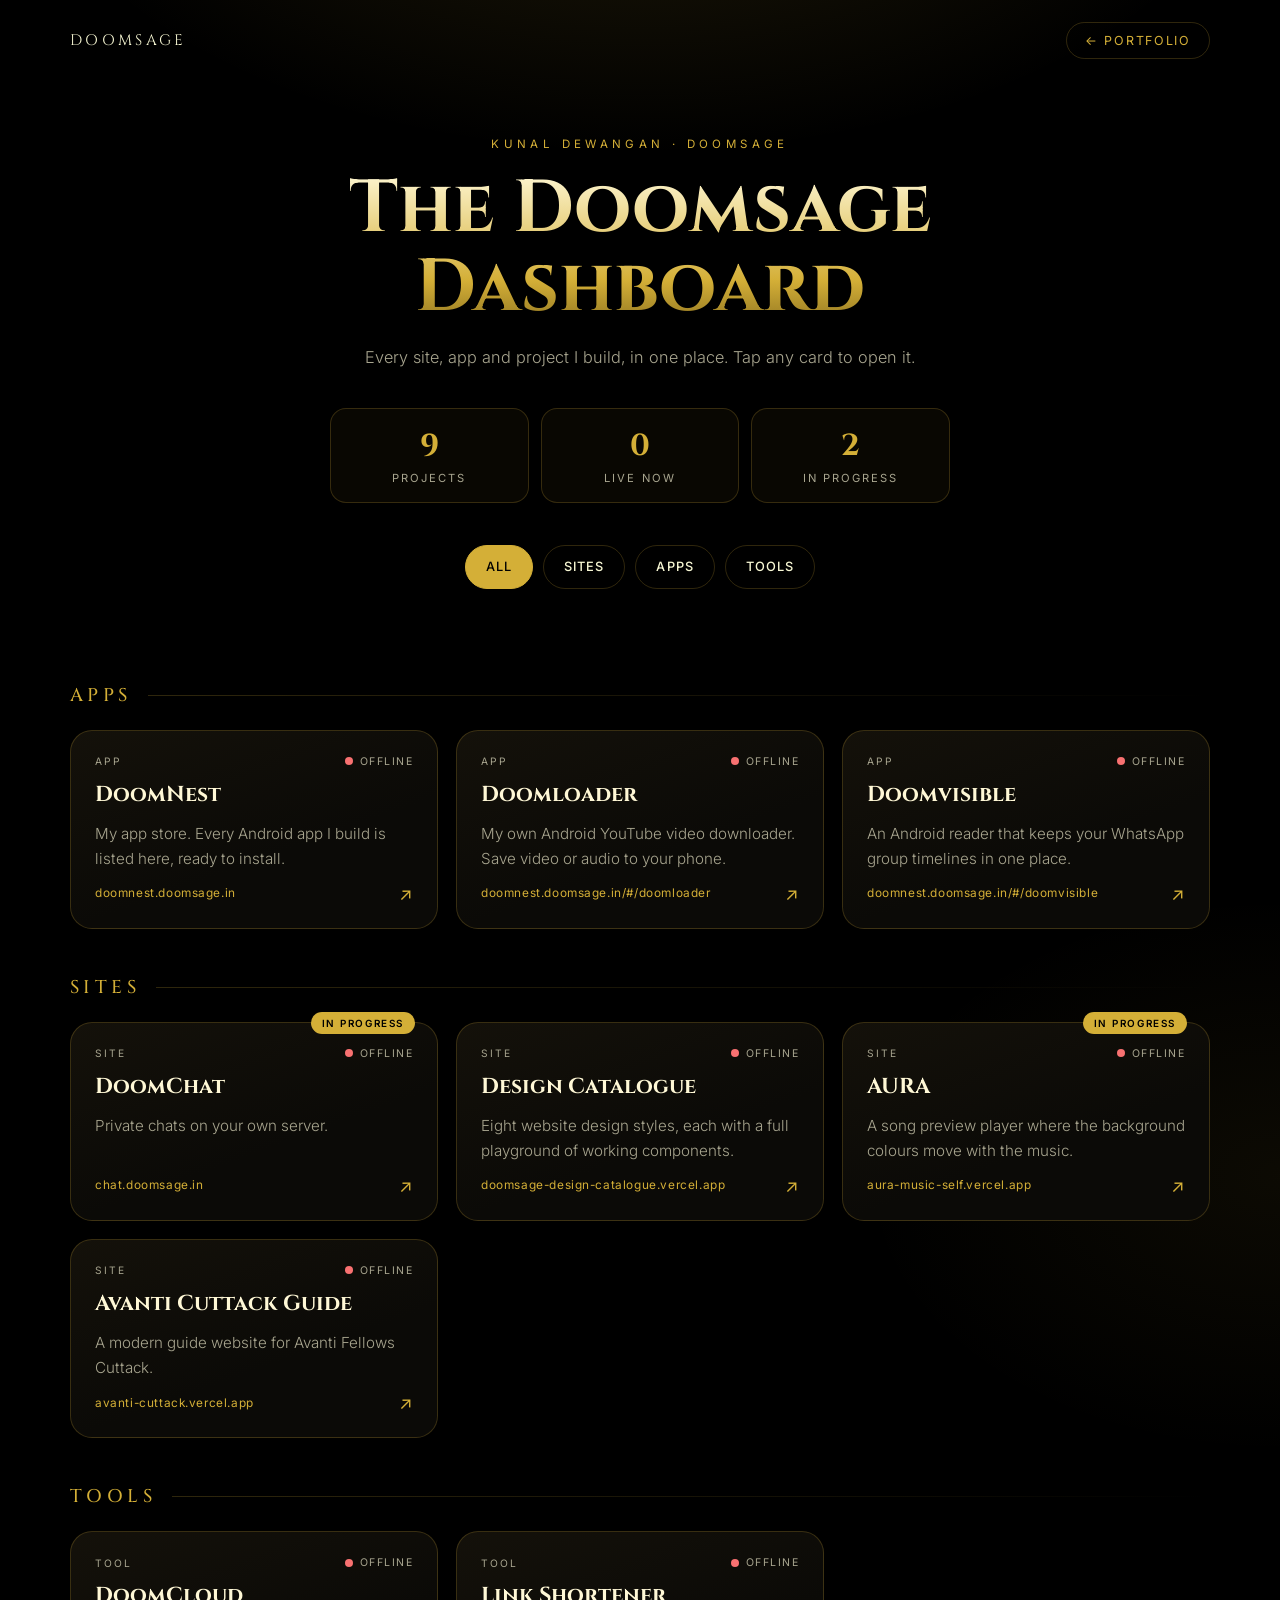
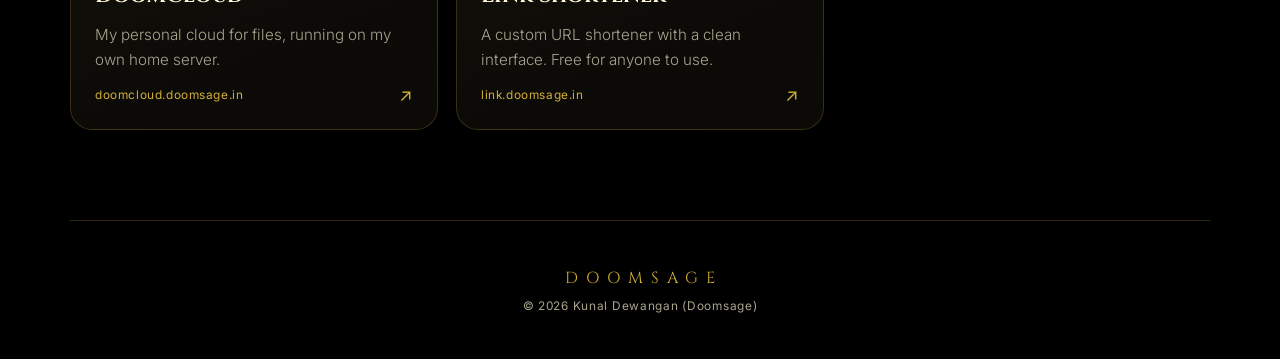
==== dashboard.html @ 6462c0a7 "Add Doomsage dashboard page (preview)" ====
<!DOCTYPE html>
<html lang="en">
<head>
<meta charset="UTF-8">
<meta name="viewport" content="width=device-width, initial-scale=1.0, viewport-fit=cover">
<meta name="theme-color" content="#000000">
<title>Doomsage Dashboard | Everything Kunal Builds</title>
<meta name="description" content="Every site, app and project by Kunal Dewangan (Doomsage), in one place.">
<link rel="canonical" href="https://doomsage.in/dashboard.html">
<link rel="icon" type="image/png" href="/favicon.png">
<link href="https://fonts.googleapis.com/css2?family=Cinzel:wght@500;700&family=Inter:wght@300;400;500;600&display=swap" rel="stylesheet">
<style>
:root{--bg:#000;--panel:#0b0a07;--line:rgba(212,175,55,.22);--gold:#D4AF37;--cream:#F8F8D4;--muted:#a8a58f}
*{box-sizing:border-box;margin:0;padding:0}
html{scroll-behavior:smooth}
body{background:var(--bg);color:var(--cream);font-family:'Inter',system-ui,sans-serif;min-height:100vh;overflow-x:hidden;
background-image:radial-gradient(900px 500px at 50% -10%,rgba(212,175,55,.16),transparent 70%),radial-gradient(600px 400px at 100% 60%,rgba(212,175,55,.06),transparent 70%)}
a{color:inherit;text-decoration:none}
.wrap{max-width:1180px;margin:0 auto;padding:0 20px}
.top{display:flex;align-items:center;justify-content:space-between;padding:22px 0}
.brand{display:flex;align-items:center;gap:12px;font-family:'Cinzel',serif;letter-spacing:.22em;font-size:.95rem;color:var(--cream)}
.brand img{width:38px;height:38px;object-fit:contain}
.back{font-size:.78rem;letter-spacing:.14em;border:1px solid var(--line);border-radius:999px;padding:10px 18px;color:var(--gold);transition:.25s}
.back:hover{background:rgba(212,175,55,.12)}
.hero{text-align:center;padding:56px 0 40px}
.eyebrow{font-size:.72rem;letter-spacing:.38em;color:var(--gold)}
h1{font-family:'Cinzel',serif;font-weight:700;font-size:clamp(2.1rem,8vw,4.6rem);line-height:1.08;margin:18px 0 16px;
background:linear-gradient(180deg,#fff8d6,#D4AF37 70%,#8f7420);-webkit-background-clip:text;background-clip:text;color:transparent}
.sub{max-width:560px;margin:0 auto;color:var(--muted);line-height:1.7;font-weight:300;font-size:1.02rem}
.stats{display:grid;grid-template-columns:repeat(3,1fr);gap:12px;max-width:620px;margin:36px auto 0}
.stat{border:1px solid var(--line);border-radius:16px;padding:16px 8px;background:rgba(212,175,55,.04)}
.stat b{display:block;font-family:'Cinzel',serif;font-size:1.9rem;color:var(--gold)}
.stat span{font-size:.7rem;letter-spacing:.18em;color:var(--muted)}
.chips{display:flex;gap:10px;flex-wrap:wrap;justify-content:center;margin:42px 0 8px}
.chip{background:none;border:1px solid var(--line);color:var(--cream);border-radius:999px;padding:11px 20px;font:500 .8rem 'Inter';letter-spacing:.08em;cursor:pointer;transition:.25s;min-height:44px}
.chip.on,.chip:hover{background:var(--gold);color:#000;border-color:var(--gold)}
.sec{margin-top:46px}
.sec h2{font-family:'Cinzel',serif;font-size:1.15rem;letter-spacing:.24em;color:var(--gold);font-weight:500;display:flex;align-items:center;gap:16px}
.sec h2::after{content:"";flex:1;height:1px;background:linear-gradient(90deg,var(--line),transparent)}
.grid{display:grid;grid-template-columns:repeat(auto-fill,minmax(290px,1fr));gap:18px;margin-top:22px}
.card{position:relative;display:flex;flex-direction:column;gap:12px;padding:24px;border-radius:22px;background:linear-gradient(160deg,#14110a,var(--panel) 60%);border:1px solid var(--line);transition:transform .3s,border-color .3s,box-shadow .3s;min-height:190px}
.card:hover{transform:translateY(-5px);border-color:var(--gold);box-shadow:0 18px 50px rgba(212,175,55,.14)}
.card .row{display:flex;justify-content:space-between;align-items:center;gap:10px}
.tag{font-size:.64rem;letter-spacing:.2em;color:var(--muted)}
.state{display:inline-flex;align-items:center;gap:7px;font-size:.66rem;letter-spacing:.14em;color:var(--muted)}
.dot{width:8px;height:8px;border-radius:50%;background:#555}
.state.up .dot{background:#4ade80;box-shadow:0 0 10px #4ade80}
.state.down .dot{background:#f87171}
.card h3{font-family:'Cinzel',serif;font-size:1.35rem;font-weight:700;color:#fff8d6}
.card p{color:var(--muted);font-weight:300;line-height:1.65;font-size:.95rem;flex:1}
.url{font-size:.74rem;color:var(--gold);letter-spacing:.05em;word-break:break-all;display:flex;justify-content:space-between;align-items:center;gap:10px}
.url i{font-style:normal;font-size:1.1rem;transition:transform .25s}
.card:hover .url i{transform:translate(3px,-3px)}
.badge{position:absolute;top:0;right:22px;transform:translateY(-50%);background:var(--gold);color:#000;font-size:.62rem;font-weight:600;letter-spacing:.16em;padding:5px 11px;border-radius:999px}
.hide{display:none}
footer{margin-top:90px;border-top:1px solid var(--line);padding:34px 0 46px;text-align:center}
footer img{width:46px;height:46px;object-fit:contain;opacity:.95}
footer .big{font-family:'Cinzel',serif;letter-spacing:.5em;color:var(--gold);font-size:1rem;margin-top:12px;padding-left:.5em}
footer p{color:var(--muted);font-size:.74rem;margin-top:10px;letter-spacing:.06em}
@media(max-width:520px){.wrap{padding:0 16px}.hero{padding-top:34px}.brand span{display:none}.stat b{font-size:1.5rem}.card{padding:22px}}
@media(prefers-reduced-motion:reduce){*{transition:none!important;scroll-behavior:auto!important}}
</style>
</head>
<body>
<div class="wrap">
  <header class="top">
    <a class="brand" href="/"><img src="https://doomnest.doomsage.in/assets/3-logo.png" alt="Doomsage logo" onerror="this.style.display='none'"><span>DOOMSAGE</span></a>
    <a class="back" href="/">&larr; PORTFOLIO</a>
  </header>

  <section class="hero">
    <p class="eyebrow">KUNAL DEWANGAN &middot; DOOMSAGE</p>
    <h1>The Doomsage<br>Dashboard</h1>
    <p class="sub">Every site, app and project I build, in one place. Tap any card to open it.</p>
    <div class="stats">
      <div class="stat"><b id="n-all">0</b><span>PROJECTS</span></div>
      <div class="stat"><b id="n-live">0</b><span>LIVE NOW</span></div>
      <div class="stat"><b id="n-wip">0</b><span>IN PROGRESS</span></div>
    </div>
    <div class="chips" id="chips">
      <button class="chip on" data-f="all">ALL</button>
      <button class="chip" data-f="Sites">SITES</button>
      <button class="chip" data-f="Apps">APPS</button>
      <button class="chip" data-f="Tools">TOOLS</button>
    </div>
  </section>

  <main id="main"></main>

  <footer>
    <img src="https://doomnest.doomsage.in/assets/3-logo.png" alt="" onerror="this.style.display='none'">
    <div class="big">DOOMSAGE</div>
    <p>&copy; 2026 Kunal Dewangan (Doomsage)</p>
  </footer>
</div>

<script>
var P=[
{n:"DoomNest",c:"Apps",u:"https://doomnest.doomsage.in/",d:"My app store. Every Android app I build is listed here, ready to install.",s:"live"},
{n:"Doomloader",c:"Apps",u:"https://doomnest.doomsage.in/#/doomloader",d:"My own Android YouTube video downloader. Save video or audio to your phone.",s:"live"},
{n:"Doomvisible",c:"Apps",u:"https://doomnest.doomsage.in/#/doomvisible",d:"An Android reader that keeps your WhatsApp group timelines in one place.",s:"live"},
{n:"DoomChat",c:"Sites",u:"https://chat.doomsage.in/",d:"Private chats on your own server.",s:"wip"},
{n:"DoomCloud",c:"Tools",u:"https://doomcloud.doomsage.in/",d:"My personal cloud for files, running on my own home server.",s:"live"},
{n:"Link Shortener",c:"Tools",u:"https://link.doomsage.in/",d:"A custom URL shortener with a clean interface. Free for anyone to use.",s:"live"},
{n:"Design Catalogue",c:"Sites",u:"https://doomsage-design-catalogue.vercel.app/",d:"Eight website design styles, each with a full playground of working components.",s:"live"},
{n:"AURA",c:"Sites",u:"https://aura-music-self.vercel.app/",d:"A song preview player where the background colours move with the music.",s:"wip"},
{n:"Avanti Cuttack Guide",c:"Sites",u:"https://avanti-cuttack.vercel.app/",d:"A modern guide website for Avanti Fellows Cuttack.",s:"live"}
];
var CATS=["Apps","Sites","Tools"],LBL={Apps:"APPS",Sites:"SITES",Tools:"TOOLS"};
var main=document.getElementById("main");
function esc(t){return String(t).replace(/[&<>"]/g,function(c){return{"&":"&amp;","<":"&lt;",">":"&gt;",'"':"&quot;"}[c]})}
var html="";
CATS.forEach(function(c){
  var items=P.filter(function(p){return p.c===c});
  if(!items.length)return;
  html+='<section class="sec" data-c="'+c+'"><h2>'+LBL[c]+'</h2><div class="grid">';
  items.forEach(function(p,i){
    var host=p.u.replace(/^https?:\/\//,"").replace(/\/$/,"");
    html+='<a class="card" href="'+esc(p.u)+'" target="_blank" rel="noopener" data-u="'+esc(p.u)+'" data-s="'+p.s+'">'+
    (p.s==="wip"?'<span class="badge">IN PROGRESS</span>':'')+
    '<div class="row"><span class="tag">'+LBL[c].slice(0,-1)+'</span><span class="state"><span class="dot"></span><span class="st">CHECKING</span></span></div>'+
    '<h3>'+esc(p.n)+'</h3><p>'+esc(p.d)+'</p><div class="url"><span>'+esc(host)+'</span><i>&#8599;</i></div></a>';
  });
  html+='</div></section>';
});
main.innerHTML=html;
document.getElementById("n-all").textContent=P.length;
document.getElementById("n-wip").textContent=P.filter(function(p){return p.s==="wip"}).length;
var live=0;
function setLive(){document.getElementById("n-live").textContent=live}
document.querySelectorAll(".card").forEach(function(card){
  var st=card.querySelector(".state"),lbl=card.querySelector(".st");
  var u=card.getAttribute("data-u").split("#")[0];
  var ctl=new AbortController(),t=setTimeout(function(){ctl.abort()},8000);
  fetch(u,{mode:"no-cors",cache:"no-store",signal:ctl.signal}).then(function(){
    clearTimeout(t);st.className="state up";lbl.textContent="ONLINE";live++;setLive();
  }).catch(function(){
    clearTimeout(t);st.className="state down";lbl.textContent="OFFLINE";
  });
});
document.getElementById("chips").addEventListener("click",function(e){
  var b=e.target.closest(".chip");if(!b)return;
  document.querySelectorAll(".chip").forEach(function(x){x.classList.toggle("on",x===b)});
  var f=b.getAttribute("data-f");
  document.querySelectorAll(".sec").forEach(function(s){s.classList.toggle("hide",f!=="all"&&s.getAttribute("data-c")!==f)});
});
</script>
</body>
</html>
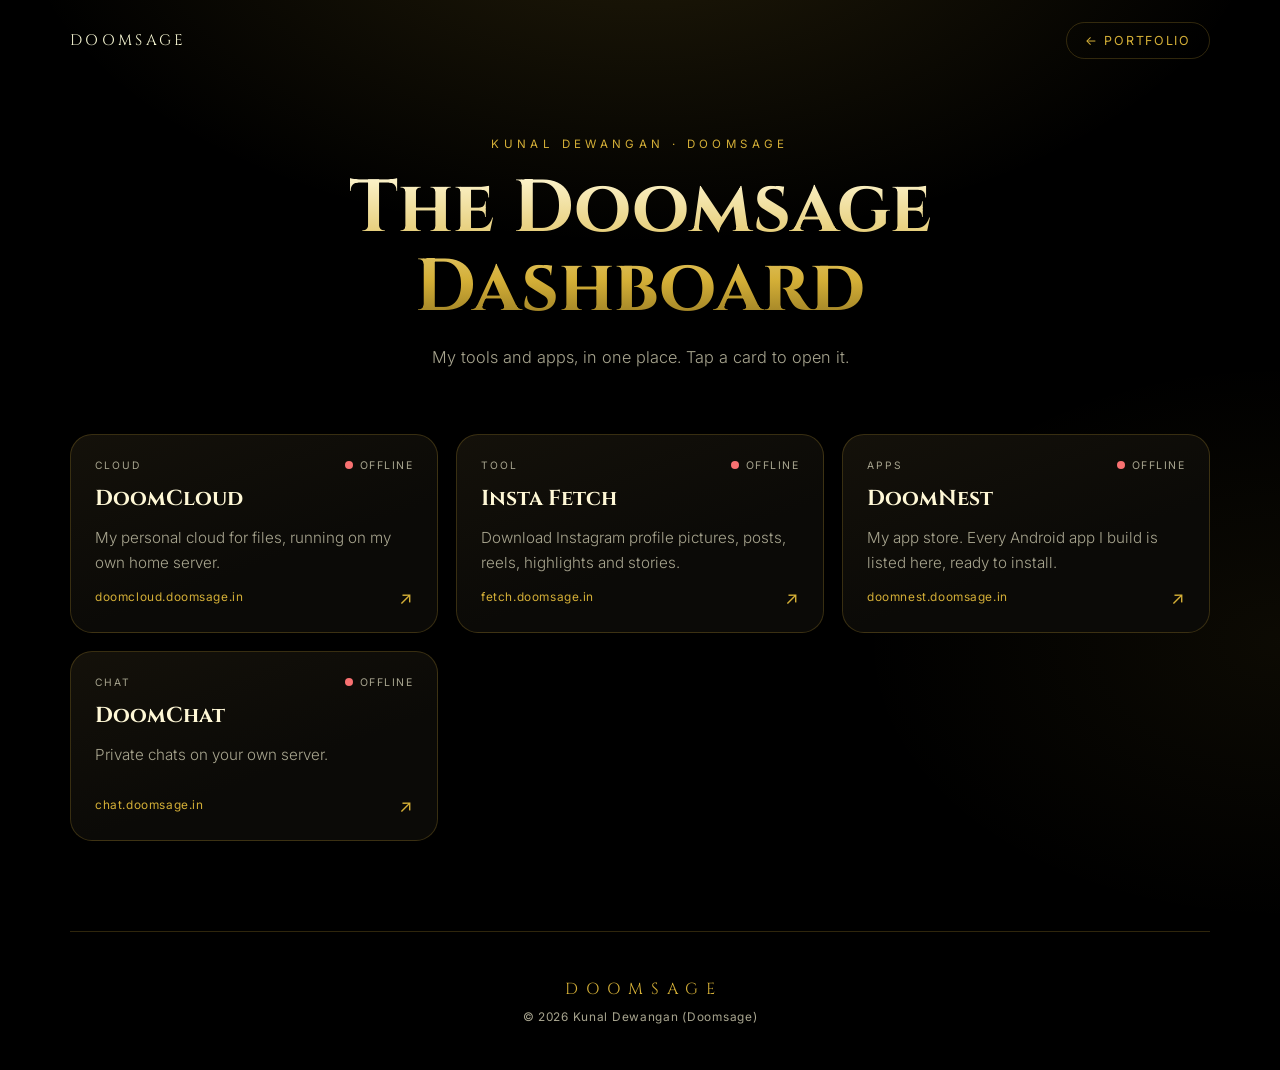
==== commit 3d7e18d6: "Dashboard: 4 cards, public" ====
--- a/dashboard.html
+++ b/dashboard.html
@@ -4,7 +4,7 @@
 <meta charset="UTF-8">
 <meta name="viewport" content="width=device-width, initial-scale=1.0, viewport-fit=cover">
 <meta name="theme-color" content="#000000">
-<title>Doomsage Dashboard | Everything Kunal Builds</title>
+<title>Doomsage Dashboard</title>
 <meta name="description" content="Every site, app and project by Kunal Dewangan (Doomsage), in one place.">
 <link rel="canonical" href="https://doomsage.in/dashboard.html">
 <link rel="icon" type="image/png" href="/favicon.png">
@@ -59,6 +59,22 @@
 footer p{color:var(--muted);font-size:.74rem;margin-top:10px;letter-spacing:.06em}
 @media(max-width:520px){.wrap{padding:0 16px}.hero{padding-top:34px}.brand span{display:none}.stat b{font-size:1.5rem}.card{padding:22px}}
 @media(prefers-reduced-motion:reduce){*{transition:none!important;scroll-behavior:auto!important}}
+
+.gate{min-height:100vh;display:flex;flex-direction:column;align-items:center;justify-content:center;text-align:center;padding:24px}
+.gate img{width:72px;height:72px;object-fit:contain;margin-bottom:18px}
+.gate h1{font-size:clamp(1.6rem,6vw,2.4rem);margin:6px 0 8px}
+.gate p{color:var(--muted);font-weight:300;font-size:.95rem}
+.dots{display:flex;gap:14px;margin:30px 0 26px}
+.dots i{width:14px;height:14px;border-radius:50%;border:1px solid var(--gold);transition:.15s}
+.dots i.f{background:var(--gold);box-shadow:0 0 12px rgba(212,175,55,.6)}
+.dots.err{animation:sh .35s}
+@keyframes sh{20%,60%{transform:translateX(-9px)}40%,80%{transform:translateX(9px)}}
+.pad{display:grid;grid-template-columns:repeat(3,76px);gap:14px}
+.pad button{height:76px;border-radius:50%;border:1px solid var(--line);background:rgba(212,175,55,.05);color:var(--cream);font:500 1.5rem 'Cinzel',serif;cursor:pointer;transition:.15s;-webkit-tap-highlight-color:transparent}
+.pad button:active{background:var(--gold);color:#000}
+.pad .ghost{border:none;background:none;font-size:.8rem;letter-spacing:.1em;color:var(--muted)}
+.msg{height:20px;margin-top:20px;font-size:.8rem;letter-spacing:.1em;color:#f87171}
+.hide{display:none!important}
 </style>
 </head>
 <body>
@@ -67,82 +83,36 @@
     <a class="brand" href="/"><img src="https://doomnest.doomsage.in/assets/3-logo.png" alt="Doomsage logo" onerror="this.style.display='none'"><span>DOOMSAGE</span></a>
     <a class="back" href="/">&larr; PORTFOLIO</a>
   </header>
-
   <section class="hero">
     <p class="eyebrow">KUNAL DEWANGAN &middot; DOOMSAGE</p>
     <h1>The Doomsage<br>Dashboard</h1>
-    <p class="sub">Every site, app and project I build, in one place. Tap any card to open it.</p>
-    <div class="stats">
-      <div class="stat"><b id="n-all">0</b><span>PROJECTS</span></div>
-      <div class="stat"><b id="n-live">0</b><span>LIVE NOW</span></div>
-      <div class="stat"><b id="n-wip">0</b><span>IN PROGRESS</span></div>
-    </div>
-    <div class="chips" id="chips">
-      <button class="chip on" data-f="all">ALL</button>
-      <button class="chip" data-f="Sites">SITES</button>
-      <button class="chip" data-f="Apps">APPS</button>
-      <button class="chip" data-f="Tools">TOOLS</button>
-    </div>
+    <p class="sub">My tools and apps, in one place. Tap a card to open it.</p>
   </section>
-
-  <main id="main"></main>
-
+  <div class="grid" id="grid"></div>
   <footer>
     <img src="https://doomnest.doomsage.in/assets/3-logo.png" alt="" onerror="this.style.display='none'">
     <div class="big">DOOMSAGE</div>
     <p>&copy; 2026 Kunal Dewangan (Doomsage)</p>
   </footer>
 </div>
-
 <script>
 var P=[
-{n:"DoomNest",c:"Apps",u:"https://doomnest.doomsage.in/",d:"My app store. Every Android app I build is listed here, ready to install.",s:"live"},
-{n:"Doomloader",c:"Apps",u:"https://doomnest.doomsage.in/#/doomloader",d:"My own Android YouTube video downloader. Save video or audio to your phone.",s:"live"},
-{n:"Doomvisible",c:"Apps",u:"https://doomnest.doomsage.in/#/doomvisible",d:"An Android reader that keeps your WhatsApp group timelines in one place.",s:"live"},
-{n:"DoomChat",c:"Sites",u:"https://chat.doomsage.in/",d:"Private chats on your own server.",s:"wip"},
-{n:"DoomCloud",c:"Tools",u:"https://doomcloud.doomsage.in/",d:"My personal cloud for files, running on my own home server.",s:"live"},
-{n:"Link Shortener",c:"Tools",u:"https://link.doomsage.in/",d:"A custom URL shortener with a clean interface. Free for anyone to use.",s:"live"},
-{n:"Design Catalogue",c:"Sites",u:"https://doomsage-design-catalogue.vercel.app/",d:"Eight website design styles, each with a full playground of working components.",s:"live"},
-{n:"AURA",c:"Sites",u:"https://aura-music-self.vercel.app/",d:"A song preview player where the background colours move with the music.",s:"wip"},
-{n:"Avanti Cuttack Guide",c:"Sites",u:"https://avanti-cuttack.vercel.app/",d:"A modern guide website for Avanti Fellows Cuttack.",s:"live"}
+{n:"DoomCloud",t:"CLOUD",u:"https://doomcloud.doomsage.in/",d:"My personal cloud for files, running on my own home server."},
+{n:"Insta Fetch",t:"TOOL",u:"https://fetch.doomsage.in/",d:"Download Instagram profile pictures, posts, reels, highlights and stories."},
+{n:"DoomNest",t:"APPS",u:"https://doomnest.doomsage.in/",d:"My app store. Every Android app I build is listed here, ready to install."},
+{n:"DoomChat",t:"CHAT",u:"https://chat.doomsage.in/",d:"Private chats on your own server."}
 ];
-var CATS=["Apps","Sites","Tools"],LBL={Apps:"APPS",Sites:"SITES",Tools:"TOOLS"};
-var main=document.getElementById("main");
 function esc(t){return String(t).replace(/[&<>"]/g,function(c){return{"&":"&amp;","<":"&lt;",">":"&gt;",'"':"&quot;"}[c]})}
-var html="";
-CATS.forEach(function(c){
-  var items=P.filter(function(p){return p.c===c});
-  if(!items.length)return;
-  html+='<section class="sec" data-c="'+c+'"><h2>'+LBL[c]+'</h2><div class="grid">';
-  items.forEach(function(p,i){
-    var host=p.u.replace(/^https?:\/\//,"").replace(/\/$/,"");
-    html+='<a class="card" href="'+esc(p.u)+'" target="_blank" rel="noopener" data-u="'+esc(p.u)+'" data-s="'+p.s+'">'+
-    (p.s==="wip"?'<span class="badge">IN PROGRESS</span>':'')+
-    '<div class="row"><span class="tag">'+LBL[c].slice(0,-1)+'</span><span class="state"><span class="dot"></span><span class="st">CHECKING</span></span></div>'+
-    '<h3>'+esc(p.n)+'</h3><p>'+esc(p.d)+'</p><div class="url"><span>'+esc(host)+'</span><i>&#8599;</i></div></a>';
-  });
-  html+='</div></section>';
+var h="";
+P.forEach(function(p){
+  var host=p.u.replace(/^https?:\/\//,"").replace(/\/$/,"");
+  h+='<a class="card" href="'+esc(p.u)+'" target="_blank" rel="noopener" data-u="'+esc(p.u)+'"><div class="row"><span class="tag">'+esc(p.t)+'</span><span class="state"><span class="dot"></span><span class="st">CHECKING</span></span></div><h3>'+esc(p.n)+'</h3><p>'+esc(p.d)+'</p><div class="url"><span>'+esc(host)+'</span><i>&#8599;</i></div></a>';
 });
-main.innerHTML=html;
-document.getElementById("n-all").textContent=P.length;
-document.getElementById("n-wip").textContent=P.filter(function(p){return p.s==="wip"}).length;
-var live=0;
-function setLive(){document.getElementById("n-live").textContent=live}
+document.getElementById("grid").innerHTML=h;
 document.querySelectorAll(".card").forEach(function(card){
   var st=card.querySelector(".state"),lbl=card.querySelector(".st");
-  var u=card.getAttribute("data-u").split("#")[0];
   var ctl=new AbortController(),t=setTimeout(function(){ctl.abort()},8000);
-  fetch(u,{mode:"no-cors",cache:"no-store",signal:ctl.signal}).then(function(){
-    clearTimeout(t);st.className="state up";lbl.textContent="ONLINE";live++;setLive();
-  }).catch(function(){
-    clearTimeout(t);st.className="state down";lbl.textContent="OFFLINE";
-  });
-});
-document.getElementById("chips").addEventListener("click",function(e){
-  var b=e.target.closest(".chip");if(!b)return;
-  document.querySelectorAll(".chip").forEach(function(x){x.classList.toggle("on",x===b)});
-  var f=b.getAttribute("data-f");
-  document.querySelectorAll(".sec").forEach(function(s){s.classList.toggle("hide",f!=="all"&&s.getAttribute("data-c")!==f)});
+  fetch(card.getAttribute("data-u"),{mode:"no-cors",cache:"no-store",signal:ctl.signal}).then(function(){clearTimeout(t);st.className="state up";lbl.textContent="ONLINE"}).catch(function(){clearTimeout(t);st.className="state down";lbl.textContent="OFFLINE"});
 });
 </script>
 </body>
